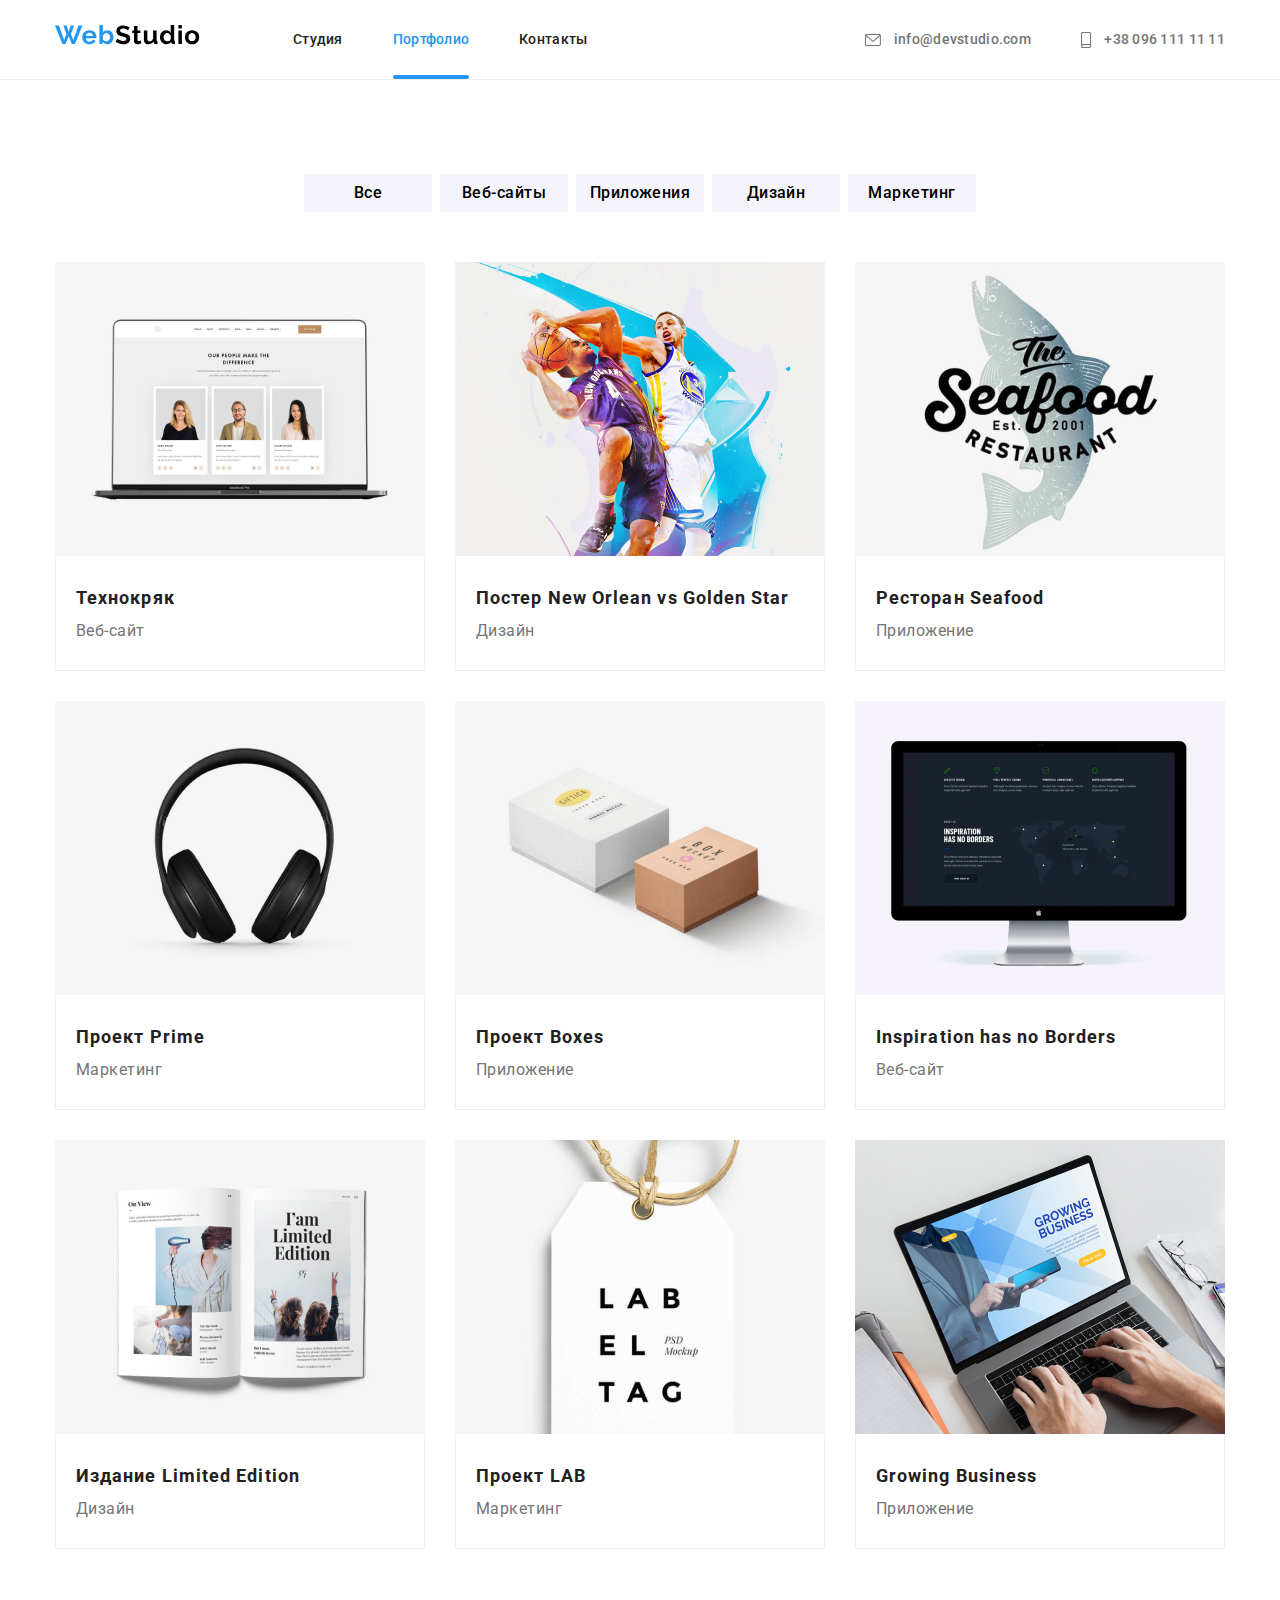
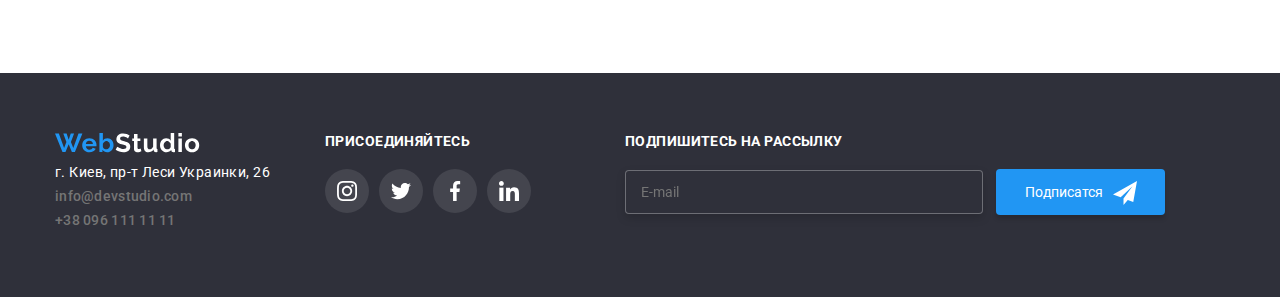
==== portfolio.html @ 9dcfc1a8 "pzdc" ====
<!DOCTYPE html>
<html lang="ru">
<head>
    <meta charset="UTF-8" />
    <meta name="viewport" content="width=device-width, initial-scale=1.0" />
    <title>Document</title>
    <link href="https://fonts.googleapis.com/css2?family=Roboto:wght@400;500;700;900&display=swap" rel="stylesheet">
    <link rel="stylesheet" href="./css/main.min.css">
</head>

<body>

    <header class="header">
        <div class="container">
        <nav class="main-nav">
            <a href="/"><img src="./images/WebStudio.svg" class="logo" alt="Логотип"></a>
            <ul class="list site-nav">
                <li><a href="./index.html" class="link">Студия</a></li>
                <li><a href="./portfolio.html" class="link current">Портфолио</a></li>
                <li><a href="#contacts" class="link">Контакты</a></li>
            </ul>
            <ul class="list site-address">
                <li><a href="mailto:info@devstudio.com" class="link-mail">
                    <svg class="mail-svg-n" width="16px" height="12px"><use href="./images/sprite.svg#envelope"></use></svg> info@devstudio.com</a></li>
                <li><a href="tel:+380961111111" class="link-tel">
                    <svg class="phone-svg-n"  width="10px" height="16px"><use href="./images/sprite.svg#smartphone"></use></svg> +38 096 111 11 11</a></li>
            </ul>
        </nav>
        </div>
    </header>

    <main>
        <section class="portfolio section">
        <div class="container">
            <h1 hidden>Наши работы</h1>
            <ul class="list btn-list">
                <li><button type="button" class="button-pf">Все</button></li>
                <li><button type="button" class="button-pf">Веб-сайты</button></li>
                <li><button type="button" class="button-pf">Приложения</button></li>
                <li><button type="button" class="button-pf">Дизайн</button></li>
                <li><button type="button" class="button-pf">Маркетинг</button></li>
            </ul>
            <ul class="list flex-container">
                <li class="flex-element">
                    <a href="" class="link-pf">
                <div class="img-wrap">
                    <img src="./images/tehnokrk.jpg" alt="" class="img-pf">
                    <div class="overlay">
                        <p class="overlay-paragraph">Технокряк это современная площадка распространения коронавируса. Компании используют эту платформу для цифрового шпионажа и атак на защищённые сервера конкурентов.</p>
                    </div>
                </div>
                    <div class="pf-text">                   
                    <h2 class="heading">Технокряк</h2>
                    <p class="paragraph-pf">Веб-сайт</p>
                    </div>
                    </a>
                </li>
                <li class="flex-element">
                    <a href="" class="link-pf">
                <div class="img-wrap">
                    <img src="./images/neworlean.jpg" alt="" class="img-pf">
                    <div class="overlay">
                        <p class="overlay-paragraph">Технокряк это современная площадка распространения коронавируса. Компании используют эту платформу для цифрового шпионажа и атак на защищённые сервера конкурентов.</p>
                    </div>
                </div>
                    <div class="pf-text">
                    <h2 class="heading">Постер New Orlean vs Golden Star</h2>
                    <p class="paragraph-pf">Дизайн</p>
                    </div>
                   
                    </a>
                </li>
                <li class="flex-element">
                    <a href="" class="link-pf">
                <div class="img-wrap">
                    <img src="./images/seafood.jpg" alt="" class="img-pf">
                    <div class="overlay">
                        <p class="overlay-paragraph">Технокряк это современная площадка распространения коронавируса. Компании используют эту платформу для цифрового шпионажа и атак на защищённые сервера конкурентов.</p>
                    </div>
                    </div>    
                    <div class="pf-text">
                    <h2 class="heading">Ресторан Seafood</h2>
                    <p class="paragraph-pf">Приложение</p>
                    </div>
                    
                    </a>
                </li>
                <li class="flex-element">
                    <a href="" class="link-pf">
                <div class="img-wrap">
                    <img src="./images/prime.jpg" alt="" class="img-pf">
                    <div class="overlay">
                        <p class="overlay-paragraph">Технокряк это современная площадка распространения коронавируса. Компании используют эту платформу для цифрового шпионажа и атак на защищённые сервера конкурентов.</p>
                    </div>
                    </div>    
                    <div class="pf-text">
                    <h2 class="heading">Проект Prime</h2>
                    <p class="paragraph-pf">Маркетинг</p>
                    </div>
                    
                    </a>
                </li>
                <li class="flex-element">
                    <a href="" class="link-pf">
                <div class="img-wrap">
                    <img src="./images/boxes.jpg" alt="" class="img-pf">
                 <div class="overlay">
                            <p class="overlay-paragraph">Технокряк это современная площадка распространения коронавируса. Компании используют эту платформу для цифрового шпионажа и атак на защищённые сервера конкурентов.</p>
                    </div>
                </div>
                    <div class="pf-text">
                    <h2 class="heading">Проект Boxes</h2>
                    <p class="paragraph-pf">Приложение</p>
                    </div>
                   
                    </a>
                </li>
                <li class="flex-element">
                    <a href="" class="link-pf">
                <div class="img-wrap">
                    <img src="./images/inspiration.jpg" alt="" class="img-pf">
                 <div class="overlay">
                            <p class="overlay-paragraph">Технокряк это современная площадка распространения коронавируса. Компании используют эту платформу для цифрового шпионажа и атак на защищённые сервера конкурентов.</p>
                    </div>
                </div> 
                    <div class="pf-text">
                    <h2 class="heading">Inspiration has no Borders</h2>
                    <p class="paragraph-pf">Веб-сайт</p>
                    </div>
                   
                    </a>
                </li>
                <li class="flex-element">
                    <a href="" class="link-pf">
                <div class="img-wrap">
                    <img src="./images/LE.jpg" alt="" class="img-pf">
                    <div class="overlay">
                        <p class="overlay-paragraph">Технокряк это современная площадка распространения коронавируса. Компании используют эту платформу для цифрового шпионажа и атак на защищённые сервера конкурентов.</p>
                    </div>
                    </div>    
                    <div class="pf-text">
                    <h2 class="heading">Издание Limited Edition</h2>
                    <p class="paragraph-pf">Дизайн</p>
                    </div>
                    
                    </a>
                </li>
                <li class="flex-element">
                    <a href="" class="link-pf">
                <div class="img-wrap">
                    <img src="./images/lab.jpg" alt="" class="img-pf">
                    <div class="overlay">
                        <p class="overlay-paragraph">Технокряк это современная площадка распространения коронавируса. Компании используют эту платформу для цифрового шпионажа и атак на защищённые сервера конкурентов.</p>
                    </div>
                    </div>    
                    <div class="pf-text">
                    <h2 class="heading">Проект LAB</h2>
                    <p class="paragraph-pf">Маркетинг</p>
                    </div>
                    
                    </a>
                </li>
                <li class="flex-element">
                    <a href="" class="link-pf">
                <div class="img-wrap">
                    <img src="./images/business.jpg" alt="" class="img-pf">
                 <div class="overlay">
                            <p class="overlay-paragraph">Технокряк это современная площадка распространения коронавируса. Компании используют эту платформу для цифрового шпионажа и атак на защищённые сервера конкурентов.</p>
                    </div> 
                </div>
                    <div class="pf-text">
                    <h2 class="heading">Growing Business</h2>
                    <p class="paragraph-pf">Приложение</p>
                    </div>
                   
                    </a>
                </li>
            </ul>
        </div>
        </section>
    </main>
    <footer>
        <div class="container footer-container">
            <div class="foo-box">
            <address>
                <ul class="list">
                <li><a href="/"><img src="./images/WebStudio2.svg" alt="Логотип"></a></li>
                <li><p class="footerp">г. Киев, пр-т Леси Украинки, 26</p></li>
                <li><a href="mailto:info@devstudio.com" class="link-mail">info@devstudio.com</a></li>
                <li><a href="tel:+380961111111" class="link-tel">+38 096 111 11 11</a></li>
                </ul>
            </address>
            </div>
            <div class="foo-box">
                <h3 class="podpis">присоединяйтесь</h3>
            <ul class="join-list">
                <li class="social-element"><a href="https://www.instagram.com/?hl=ru" target="_blank" class="social-link">
                    <svg class="svg-team">
                    <use href="./images/sprite.svg#instagram"></use></svg></a></li>
                <li class="social-element"><a href="https://twitter.com/explore" target="_blank" class="social-link">
                    <svg class="svg-team">
                    <use href="./images/sprite.svg#twitter"></use></svg></a></li>
                <li class="social-element"><a href="https://www.facebook.com/campaign/landing.php?campaign_id=1600506868&extra_1=s%7Cc%7C303839676198%7Ce%7Cfacebook%7C&placement=&creative=303839676198&keyword=facebook&partner_id=googlesem&extra_2=campaignid%3D1600506868%26adgroupid%3D60825658456%26matchtype%3De%26network%3Dg%26source%3Dnotmobile%26search_or_content%3Ds%26device%3Dc%26devicemodel%3D%26adposition%3D%26target%3D%26targetid%3Dkwd-541132862%26loc_physical_ms%3D9061020%26loc_interest_ms%3D%26feeditemid%3D%26param1%3D%26param2%3D&gclid=CjwKCAjwjLD4BRAiEiwAg5NBFtguiMSLvXgGRlx7NWDnHO7qBOjqMM1xP7AW2_6qaOmT_vZ8aqdPcxoCaqUQAvD_BwE" target="_blank" class="social-link">
                    <svg class="svg-team">
                    <use href="./images/sprite.svg#facebook"></use></svg></a></li>
                <li class="social-element"><a href="" target="_blank" class="social-link">
                    <svg class="svg-team">
                    <use href="./images/sprite.svg#linkedin"></use></svg>
                </a></li>
            </ul>
            </div>
            <div class="podpis-div">
                <h3 class="podpis">Подпишитесь на рассылку</h3>
                <form>
                    <label class="podpis-label" for=""></label>
                    <input class="podpis-input" type="email" name="" id="" placeholder="E-mail">
                    <button type="submit" class="podpisatsa">Подписатся <svg class="podpis-icon" width="24px" height="24px"><use href="./images/sprite.svg#podpisatsa"></use></svg></button>
                </form>
            </div>
        </div>
    </footer>
</body>

</html>
---- css/main.min.css ----
/*! normalize.css v8.0.1 | MIT License | github.com/necolas/normalize.css */html{line-height:1.15;-webkit-text-size-adjust:100%}body{margin:0}main{display:block}h1{font-size:2em;margin:0.67em 0}hr{box-sizing:content-box;height:0;overflow:visible}pre{font-family:monospace, monospace;font-size:1em}a{background-color:transparent}abbr[title]{border-bottom:none;text-decoration:underline;text-decoration:underline dotted}b,strong{font-weight:bolder}code,kbd,samp{font-family:monospace, monospace;font-size:1em}small{font-size:80%}sub,sup{font-size:75%;line-height:0;position:relative;vertical-align:baseline}sub{bottom:-0.25em}sup{top:-0.5em}img{border-style:none}button,input,optgroup,select,textarea{font-family:inherit;font-size:100%;line-height:1.15;margin:0}button,input{overflow:visible}button,select{text-transform:none}button,[type="button"],[type="reset"],[type="submit"]{-webkit-appearance:button}button::-moz-focus-inner,[type="button"]::-moz-focus-inner,[type="reset"]::-moz-focus-inner,[type="submit"]::-moz-focus-inner{border-style:none;padding:0}button:-moz-focusring,[type="button"]:-moz-focusring,[type="reset"]:-moz-focusring,[type="submit"]:-moz-focusring{outline:1px dotted ButtonText}fieldset{padding:0.35em 0.75em 0.625em}legend{box-sizing:border-box;color:inherit;display:table;max-width:100%;padding:0;white-space:normal}progress{vertical-align:baseline}textarea{overflow:auto}[type="checkbox"],[type="radio"]{box-sizing:border-box;padding:0}[type="number"]::-webkit-inner-spin-button,[type="number"]::-webkit-outer-spin-button{height:auto}[type="search"]{-webkit-appearance:textfield;outline-offset:-2px}[type="search"]::-webkit-search-decoration{-webkit-appearance:none}::-webkit-file-upload-button{-webkit-appearance:button;font:inherit}details{display:block}summary{display:list-item}template{display:none}[hidden]{display:none}html{box-sizing:border-box}*,*::before,*::after{box-sizing:inherit}h1,h2,h3,p{margin:0}body{background-color:#fff;color:#757575;font-family:"Roboto", sans-serif;font-size:14px;line-height:24px;letter-spacing:0.03em;margin:0;padding-top:80px}ul{list-style:none;margin:0;padding:0}.section{padding-top:94px;padding-bottom:94px}.section-title{margin-bottom:50px;margin-top:0;font-family:Roboto;font-weight:bold;font-size:36px;line-height:42px;text-align:center;letter-spacing:0.03em;color:#212121}.container{width:480px;padding-left:15px;padding-right:15px;margin-left:auto;margin-right:auto}@media screen and (min-width: 768px){.container{width:768px;padding-left:15px;padding-right:15px;margin-left:auto;margin-right:auto}}@media screen and (min-width: 1200px){.container{width:1200px;padding-left:15px;padding-right:15px;margin-left:auto;margin-right:auto}}.header{position:fixed;width:100%;min-height:80px;top:0;left:0;background-color:#fff;border-bottom:1px solid #EEEEEE;z-index:1}.site-nav{display:flex;margin-left:93px}.site-nav li{margin-right:50px}.site-nav li:last-child{margin-right:0}.site-address{display:flex;margin-left:auto}.site-address li:not(:last-child){margin-right:50px}.site-nav li .current{position:relative}.site-nav li .current::after{position:absolute;content:"";width:100%;height:4px;background-color:#2196F3;top:44px;left:0;border-radius:2px}.mail-svg-n,.phone-svg-n{fill:currentColor;margin-right:10px;vertical-align:middle}.site-nav .link{color:#212121;text-decoration:none;font-family:Roboto;font-style:normal;font-weight:500;font-size:14px;line-height:16px;letter-spacing:0.02em;transition:250ms cubic-bezier(0.4, 0, 0.2, 1)}.site-nav .link:hover,.site-nav .link:focus{color:#2196F3}.site-nav .link.current{color:#2196F3}.container .main-nav{display:flex;align-items:center;padding-top:25px;padding-bottom:25px}.link-mail,.link-tel{position:relative;font-family:'Roboto';font-style:normal;font-weight:500;font-size:14px;line-height:16px;letter-spacing:0.02em;text-decoration:none;transition:250ms cubic-bezier(0.4, 0, 0.2, 1);color:#757575}.link-mail:hover,.link-mail:focus,.link-tel:hover,.link-tel:focus{color:#2196F3}.hero{text-align:center;padding-bottom:200px;padding-top:200px;background-image:linear-gradient(rgba(47,48,58,0.4), rgba(47,48,58,0.4)),url(../images/hero.jpg)}.hero-title{margin:0;padding-bottom:30px;font-family:'Roboto';font-weight:900;font-size:44px;line-height:60px;text-align:center;letter-spacing:0.06em;text-transform:uppercase;color:#FFFFFF}.button.primary{display:inline-block;color:#fff;background-color:#2196F3;border-color:transparent;font-weight:700;font-size:16px;line-height:1.87;padding:10px 32px;text-decoration:none;border-radius:4px}.button{background-color:#2196F3;color:#fff;font-size:24px;padding:10px 32px;display:inline-block;border:1px solid transparent;transition:250ms cubic-bezier(0.4, 0, 0.2, 1)}button{border:none}.function-list{display:flex}.function-list .fnc-li:not(:last-child){margin-right:30px}.fnc-li{box-shadow:0px 1px 3px rgba(0,0,0,0.12),0px 1px 1px rgba(0,0,0,0.14),0px 2px 1px rgba(0,0,0,0.2);width:270px}.function-list .fnc-list{width:270px}.function-list .fnc-list:not(:last-child){margin-right:30px}.section-function{font-family:Roboto;font-weight:bold;font-size:14px;line-height:16px;letter-spacing:0.03em;text-transform:uppercase;margin-top:0;margin-bottom:10px;color:#212121}.function-items{margin-top:0;margin-bottom:0}.fnc-list div{justify-content:center;align-items:center;width:100%;height:120px;background:#F5F4FA;display:flex;border-radius:3px;margin-bottom:30px}.overlay-whatwedo{display:block;position:absolute;bottom:0;width:100%;height:70px;background-color:rgba(47,48,58,0.8)}.whatwedo{display:block;text-align:center;padding-top:27px;padding-bottom:27px;font-family:Roboto;font-style:normal;font-weight:bold;font-size:14px;line-height:16px;text-align:center;letter-spacing:0.03em;text-transform:uppercase;color:#FFFFFF}.work-li{position:relative;width:370px}.work-li:not(:last-child){margin-right:30px}.work-li img{display:block;max-width:100%;height:auto}.whatwedo{text-transform:uppercase;margin:0}.section-item{font-family:Roboto;font-weight:500;font-size:16px;line-height:19px;letter-spacing:0.03em;padding-top:30px;color:#212121}.link-team{text-decoration:none}.social-element a{background:rgba(255,255,255,0.1);transition:250ms cubic-bezier(0.4, 0, 0.2, 1)}.social-list{display:flex;justify-content:center;margin-bottom:24px}.social-list .social-element:not(:last-child){margin-right:10px}.social-link{border-radius:50%;width:44px;height:44px;display:flex;justify-content:center;align-items:center;transition:250ms cubic-bezier(0.4, 0, 0.2, 1)}.social-link:hover{background-color:#2196F3}.social-link:hover .svg-team{fill:#FFFFFF}.svg-team{fill:#AFB1B8;width:20px;height:20px;transition:250ms cubic-bezier(0.4, 0, 0.2, 1)}.fnc-li h3,.fnc-li p{text-align:center}.fnc-li p{margin-bottom:16px}.client-list{display:flex;justify-content:space-between}.client-svg{width:170px;height:90px;display:flex;justify-content:center;align-items:center;border:1px solid #AFB1B8;border-radius:4px;transition:250ms cubic-bezier(0.4, 0, 0.2, 1)}.client-list .client-svg:hover,.client-list .client-svg:focus{border:1px solid #2196F3}.svg-client{fill:#AFB1B8;transition:250ms cubic-bezier(0.4, 0, 0.2, 1)}.client-svg:hover .svg-client{fill:#2196F3}footer{padding-top:60px;padding-bottom:60px;background:#2F303A}.footerp{font-family:Roboto;font-style:normal;font-weight:normal;font-size:14px;line-height:24px;letter-spacing:0.03em;color:#FFFFFF}.foo-box h3{color:#FFFFFF}.footer-container{display:flex}.foo-box{width:270px}.podpisatsa{padding-top:15px;padding-bottom:15px;padding-right:62px;padding-left:29px;margin-left:10px;background:#2196F3;box-shadow:0px 4px 4px rgba(0,0,0,0.15);border-radius:4px;color:#FFFFFF;position:relative}.podpis-icon{position:absolute;top:12px;right:28px}.podpis{font-family:Roboto;font-style:normal;font-weight:bold;font-size:14px;line-height:16px;letter-spacing:0.03em;text-transform:uppercase;margin-bottom:20px;color:#FFFFFF}.podpis-input{padding-top:13px;padding-bottom:13px;padding-left:15px;width:358px;background:#2F303A;color:#FFFFFF;outline:none;border:1px solid rgba(255,255,255,0.3);box-sizing:border-box;filter:drop-shadow(0px 4px 4px rgba(0,0,0,0.15));border-radius:4px}.podpis-div{margin-right:12px;margin-left:30px}.link-mail,.link-tel{position:relative;font-family:'Roboto';font-style:normal;font-weight:500;font-size:14px;line-height:16px;letter-spacing:0.02em;text-decoration:none;transition:250ms cubic-bezier(0.4, 0, 0.2, 1);color:#757575}.link-mail:hover,.link-mail:focus,.link-tel:hover,.link-tel:focus{color:#2196F3}.join-list .social-element:not(:last-child){margin-right:10px}.join-list .svg-team{fill:#FFFFFF}.join-list{display:flex;margin-bottom:24px}.backdrop{position:fixed;top:0;left:0;width:100%;height:100%;background:rgba(0,0,0,0.2);z-index:2}.backdrop.is-hidden{opacity:0;visibility:hidden;pointer-events:none}.modal{position:absolute;top:50%;left:50%;transform:translate(-50%, -50%);width:528px;padding:40px;background-color:#fff}.form-wraper-close{display:flex;justify-content:center;align-items:center;position:absolute;top:8px;right:8px;width:30px;height:30px;border-radius:50%;background-color:transparent;border:1px solid rgba(33,33,33,0.2);cursor:pointer}.form-wraper-close:hover{color:#188CE8}.krestik-svg{fill:currentColor;width:10px;height:10px}.label,.input,textarea{display:block;box-sizing:border-box}.input,textarea{border:1px solid rgba(33,33,33,0.2);border-radius:4px;width:100%}textarea{resize:none;width:448px;height:120px}.form-field{margin-bottom:10px;position:relative}.form-field:hover .input,.form-field:focus-within .input{border-color:#2196F3;outline:none}.form-field:hover .svg-form,.form-field:focus-within .svg-form{fill:#2196F3}.form-field:hover textarea,.form-field:focus-within textarea{border-color:#2196F3;outline:none}.form-field label{margin-bottom:5px}.form-field input{position:relative;border-radius:4px;padding:12px 12px 12px 30px}.form-heading{text-align:center;font-size:20px;margin-bottom:12px;color:#212121}.agreement{display:flex;align-items:center;justify-content:center;margin-bottom:20px}.checkbox{margin-right:7px}.form-link{color:#188CE8}.button-form{padding-top:15px;padding-bottom:15px;padding-right:55px;padding-left:55px;background-color:#188CE8;box-shadow:0px 4px 4px rgba(0,0,0,0.15);color:#FFFFFF;border-radius:4px;display:block;margin:0 auto}.name-svg,.mail-svg,.phone-svg{position:absolute;fill:currentColor;top:13px;z-index:2;left:12px;fill:#212121}.name-svg{width:12px;height:12px}.phone-svg{width:13px;height:13px}.mail-svg{width:15px;height:12px}.frm{margin-left:25px}.portfolio{padding-top:94px}.overlay{position:absolute;width:100%;height:100%;top:100%;left:0;opacity:0;visibility:hidden;transition:250ms cubic-bezier(0.4, 0, 0.2, 1);background:rgba(33,150,243,0.9)}.overlay-paragraph{display:flex;color:#FFFFFF;font-family:Roboto;font-style:normal;font-weight:normal;font-size:18px;line-height:28px;padding-left:24px;padding-right:24px;padding-top:63px;padding-bottom:63px;margin:0;letter-spacing:0.03em}.link-pf{display:block;text-decoration:none;transition:250ms cubic-bezier(0.4, 0, 0.2, 1)}.link-pf:hover{box-shadow:0px 1px 1px rgba(0,0,0,0.12),0px 4px 4px rgba(0,0,0,0.06),1px 4px 6px rgba(0,0,0,0.16)}.link-pf:hover .overlay{opacity:1;visibility:visible}.paragraph-pf{font-family:Roboto;font-style:normal;font-weight:normal;font-size:16px;line-height:30px;margin:0 auto;letter-spacing:0.03em;color:#757575}.button-pf{font-family:"Roboto";font-style:normal;font-weight:500;font-size:16px;line-height:26px;text-align:center;letter-spacing:0.03em;width:128px;height:38px;left:576px;top:174px;transition:250ms cubic-bezier(0.4, 0, 0.2, 1);background:#F5F4FA;border-radius:4px}.button-pf:hover,.button-pf:focus{color:#FFFFFF;background:#2196F3}.img-pf{display:block}.flex-element{position:relative}.pf-text{padding:24px 20px}.pf-text{border:1px solid #EEEEEE;border-top:0}.flex-container{display:flex;flex-wrap:wrap;justify-content:space-between}.flex-element{width:370px;margin-bottom:30px;box-sizing:border-box;transition:250ms cubic-bezier(0.4, 0, 0.2, 1)}.flex-element img{width:100%;height:100%}.flex-element:hover .overlay{top:0}.heading{font-family:'Roboto';font-style:normal;font-weight:bold;font-size:18px;line-height:36px;margin:0 auto;letter-spacing:0.06em;color:#212121}.btn-list{display:flex;justify-content:center;margin:0 auto;margin-bottom:50px}.btn-list li:not(:last-child){margin-right:8px}.img-wrap{position:relative;overflow:hidden}
/*# sourceMappingURL=main.min.css.map */
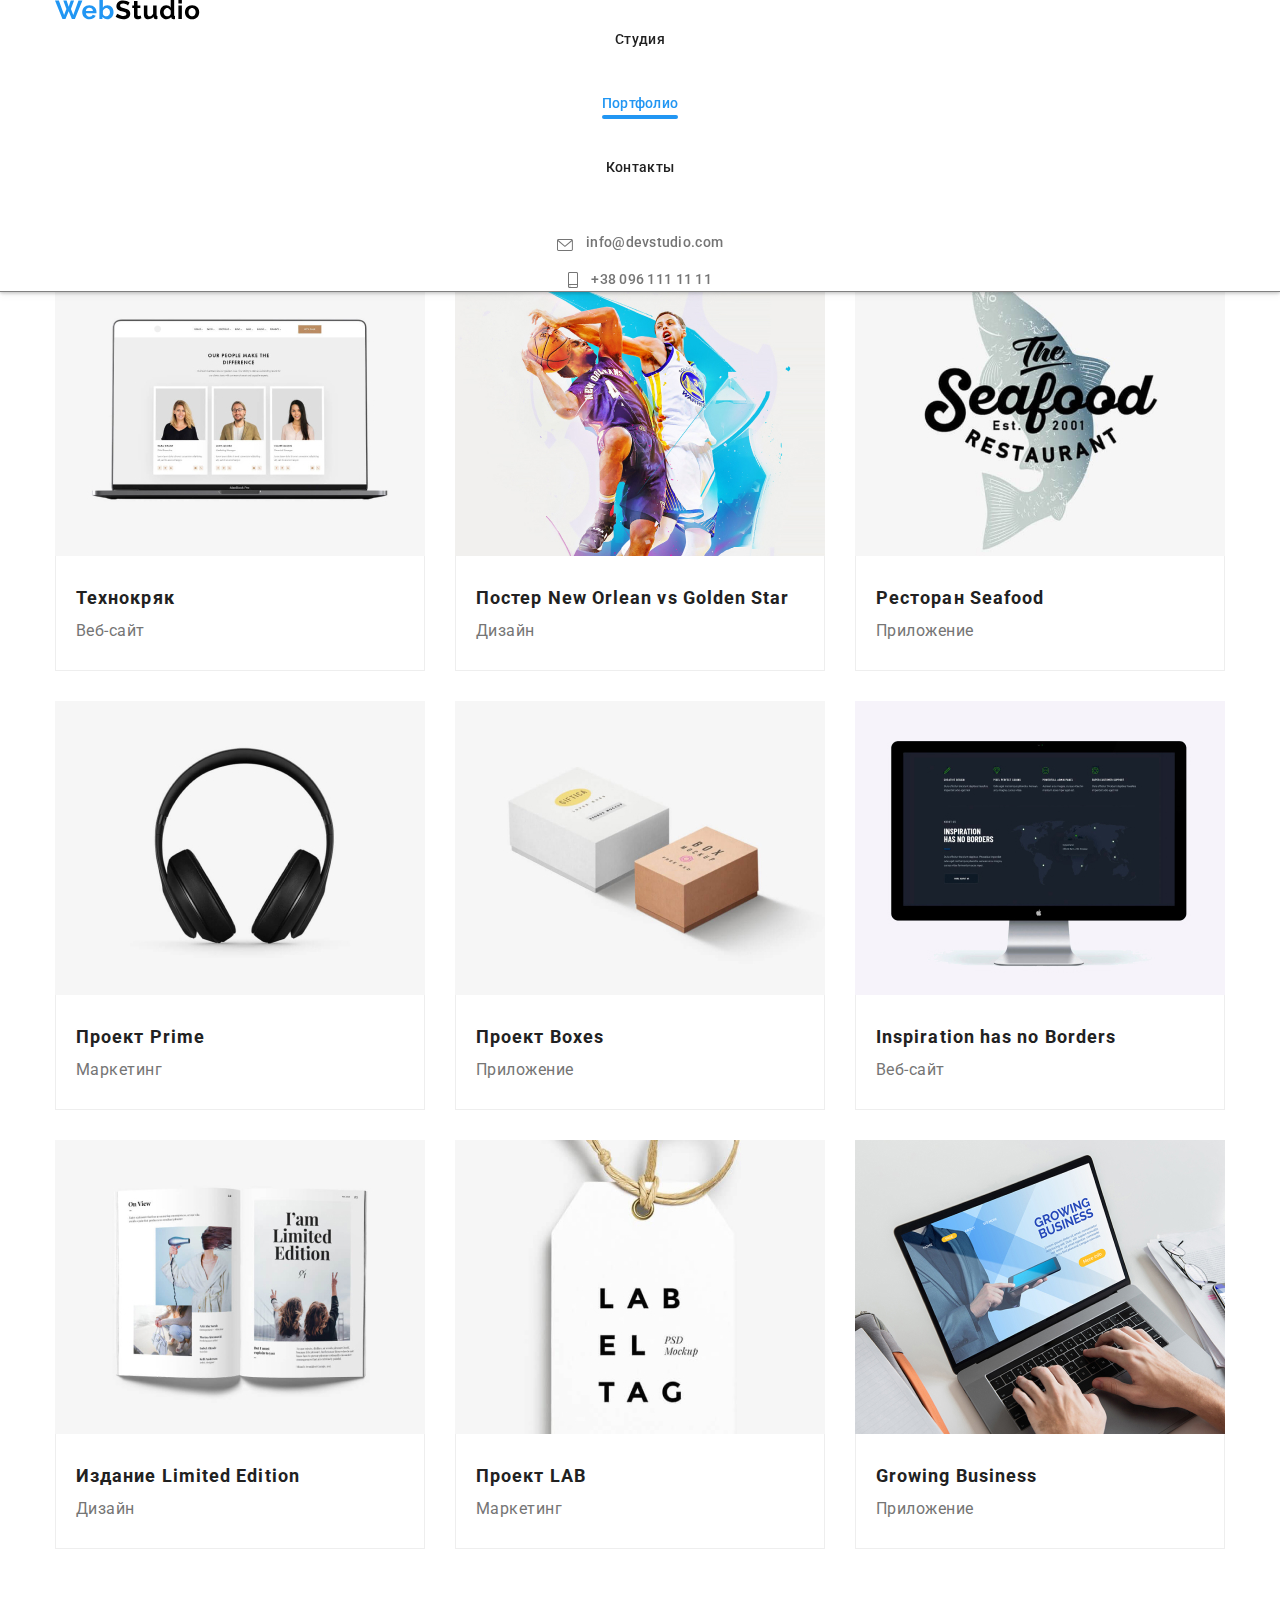
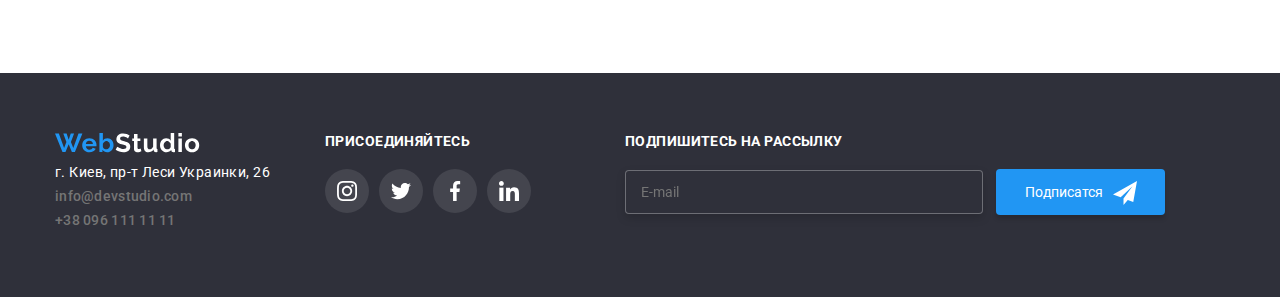
==== commit eae36ad0: "burger in progress" ====
--- a/portfolio.html
+++ b/portfolio.html
@@ -219,6 +219,7 @@
             </div>
         </div>
     </footer>
+    <script src="./js/menu.js"></script>
 </body>
 
 </html>--- a/css/main.min.css
+++ b/css/main.min.css
@@ -1,2 +1,2 @@
-/*! normalize.css v8.0.1 | MIT License | github.com/necolas/normalize.css */html{line-height:1.15;-webkit-text-size-adjust:100%}body{margin:0}main{display:block}h1{font-size:2em;margin:0.67em 0}hr{box-sizing:content-box;height:0;overflow:visible}pre{font-family:monospace, monospace;font-size:1em}a{background-color:transparent}abbr[title]{border-bottom:none;text-decoration:underline;text-decoration:underline dotted}b,strong{font-weight:bolder}code,kbd,samp{font-family:monospace, monospace;font-size:1em}small{font-size:80%}sub,sup{font-size:75%;line-height:0;position:relative;vertical-align:baseline}sub{bottom:-0.25em}sup{top:-0.5em}img{border-style:none}button,input,optgroup,select,textarea{font-family:inherit;font-size:100%;line-height:1.15;margin:0}button,input{overflow:visible}button,select{text-transform:none}button,[type="button"],[type="reset"],[type="submit"]{-webkit-appearance:button}button::-moz-focus-inner,[type="button"]::-moz-focus-inner,[type="reset"]::-moz-focus-inner,[type="submit"]::-moz-focus-inner{border-style:none;padding:0}button:-moz-focusring,[type="button"]:-moz-focusring,[type="reset"]:-moz-focusring,[type="submit"]:-moz-focusring{outline:1px dotted ButtonText}fieldset{padding:0.35em 0.75em 0.625em}legend{box-sizing:border-box;color:inherit;display:table;max-width:100%;padding:0;white-space:normal}progress{vertical-align:baseline}textarea{overflow:auto}[type="checkbox"],[type="radio"]{box-sizing:border-box;padding:0}[type="number"]::-webkit-inner-spin-button,[type="number"]::-webkit-outer-spin-button{height:auto}[type="search"]{-webkit-appearance:textfield;outline-offset:-2px}[type="search"]::-webkit-search-decoration{-webkit-appearance:none}::-webkit-file-upload-button{-webkit-appearance:button;font:inherit}details{display:block}summary{display:list-item}template{display:none}[hidden]{display:none}html{box-sizing:border-box}*,*::before,*::after{box-sizing:inherit}h1,h2,h3,p{margin:0}body{background-color:#fff;color:#757575;font-family:"Roboto", sans-serif;font-size:14px;line-height:24px;letter-spacing:0.03em;margin:0;padding-top:80px}ul{list-style:none;margin:0;padding:0}.section{padding-top:94px;padding-bottom:94px}.section-title{margin-bottom:50px;margin-top:0;font-family:Roboto;font-weight:bold;font-size:36px;line-height:42px;text-align:center;letter-spacing:0.03em;color:#212121}.container{width:480px;padding-left:15px;padding-right:15px;margin-left:auto;margin-right:auto}@media screen and (min-width: 768px){.container{width:768px;padding-left:15px;padding-right:15px;margin-left:auto;margin-right:auto}}@media screen and (min-width: 1200px){.container{width:1200px;padding-left:15px;padding-right:15px;margin-left:auto;margin-right:auto}}.header{position:fixed;width:100%;min-height:80px;top:0;left:0;background-color:#fff;border-bottom:1px solid #EEEEEE;z-index:1}.site-nav{display:flex;margin-left:93px}.site-nav li{margin-right:50px}.site-nav li:last-child{margin-right:0}.site-address{display:flex;margin-left:auto}.site-address li:not(:last-child){margin-right:50px}.site-nav li .current{position:relative}.site-nav li .current::after{position:absolute;content:"";width:100%;height:4px;background-color:#2196F3;top:44px;left:0;border-radius:2px}.mail-svg-n,.phone-svg-n{fill:currentColor;margin-right:10px;vertical-align:middle}.site-nav .link{color:#212121;text-decoration:none;font-family:Roboto;font-style:normal;font-weight:500;font-size:14px;line-height:16px;letter-spacing:0.02em;transition:250ms cubic-bezier(0.4, 0, 0.2, 1)}.site-nav .link:hover,.site-nav .link:focus{color:#2196F3}.site-nav .link.current{color:#2196F3}.container .main-nav{display:flex;align-items:center;padding-top:25px;padding-bottom:25px}.link-mail,.link-tel{position:relative;font-family:'Roboto';font-style:normal;font-weight:500;font-size:14px;line-height:16px;letter-spacing:0.02em;text-decoration:none;transition:250ms cubic-bezier(0.4, 0, 0.2, 1);color:#757575}.link-mail:hover,.link-mail:focus,.link-tel:hover,.link-tel:focus{color:#2196F3}.hero{text-align:center;padding-bottom:200px;padding-top:200px;background-image:linear-gradient(rgba(47,48,58,0.4), rgba(47,48,58,0.4)),url(../images/hero.jpg)}.hero-title{margin:0;padding-bottom:30px;font-family:'Roboto';font-weight:900;font-size:44px;line-height:60px;text-align:center;letter-spacing:0.06em;text-transform:uppercase;color:#FFFFFF}.button.primary{display:inline-block;color:#fff;background-color:#2196F3;border-color:transparent;font-weight:700;font-size:16px;line-height:1.87;padding:10px 32px;text-decoration:none;border-radius:4px}.button{background-color:#2196F3;color:#fff;font-size:24px;padding:10px 32px;display:inline-block;border:1px solid transparent;transition:250ms cubic-bezier(0.4, 0, 0.2, 1)}button{border:none}.function-list{display:flex}.function-list .fnc-li:not(:last-child){margin-right:30px}.fnc-li{box-shadow:0px 1px 3px rgba(0,0,0,0.12),0px 1px 1px rgba(0,0,0,0.14),0px 2px 1px rgba(0,0,0,0.2);width:270px}.function-list .fnc-list{width:270px}.function-list .fnc-list:not(:last-child){margin-right:30px}.section-function{font-family:Roboto;font-weight:bold;font-size:14px;line-height:16px;letter-spacing:0.03em;text-transform:uppercase;margin-top:0;margin-bottom:10px;color:#212121}.function-items{margin-top:0;margin-bottom:0}.fnc-list div{justify-content:center;align-items:center;width:100%;height:120px;background:#F5F4FA;display:flex;border-radius:3px;margin-bottom:30px}.overlay-whatwedo{display:block;position:absolute;bottom:0;width:100%;height:70px;background-color:rgba(47,48,58,0.8)}.whatwedo{display:block;text-align:center;padding-top:27px;padding-bottom:27px;font-family:Roboto;font-style:normal;font-weight:bold;font-size:14px;line-height:16px;text-align:center;letter-spacing:0.03em;text-transform:uppercase;color:#FFFFFF}.work-li{position:relative;width:370px}.work-li:not(:last-child){margin-right:30px}.work-li img{display:block;max-width:100%;height:auto}.whatwedo{text-transform:uppercase;margin:0}.section-item{font-family:Roboto;font-weight:500;font-size:16px;line-height:19px;letter-spacing:0.03em;padding-top:30px;color:#212121}.link-team{text-decoration:none}.social-element a{background:rgba(255,255,255,0.1);transition:250ms cubic-bezier(0.4, 0, 0.2, 1)}.social-list{display:flex;justify-content:center;margin-bottom:24px}.social-list .social-element:not(:last-child){margin-right:10px}.social-link{border-radius:50%;width:44px;height:44px;display:flex;justify-content:center;align-items:center;transition:250ms cubic-bezier(0.4, 0, 0.2, 1)}.social-link:hover{background-color:#2196F3}.social-link:hover .svg-team{fill:#FFFFFF}.svg-team{fill:#AFB1B8;width:20px;height:20px;transition:250ms cubic-bezier(0.4, 0, 0.2, 1)}.fnc-li h3,.fnc-li p{text-align:center}.fnc-li p{margin-bottom:16px}.client-list{display:flex;justify-content:space-between}.client-svg{width:170px;height:90px;display:flex;justify-content:center;align-items:center;border:1px solid #AFB1B8;border-radius:4px;transition:250ms cubic-bezier(0.4, 0, 0.2, 1)}.client-list .client-svg:hover,.client-list .client-svg:focus{border:1px solid #2196F3}.svg-client{fill:#AFB1B8;transition:250ms cubic-bezier(0.4, 0, 0.2, 1)}.client-svg:hover .svg-client{fill:#2196F3}footer{padding-top:60px;padding-bottom:60px;background:#2F303A}.footerp{font-family:Roboto;font-style:normal;font-weight:normal;font-size:14px;line-height:24px;letter-spacing:0.03em;color:#FFFFFF}.foo-box h3{color:#FFFFFF}.footer-container{display:flex}.foo-box{width:270px}.podpisatsa{padding-top:15px;padding-bottom:15px;padding-right:62px;padding-left:29px;margin-left:10px;background:#2196F3;box-shadow:0px 4px 4px rgba(0,0,0,0.15);border-radius:4px;color:#FFFFFF;position:relative}.podpis-icon{position:absolute;top:12px;right:28px}.podpis{font-family:Roboto;font-style:normal;font-weight:bold;font-size:14px;line-height:16px;letter-spacing:0.03em;text-transform:uppercase;margin-bottom:20px;color:#FFFFFF}.podpis-input{padding-top:13px;padding-bottom:13px;padding-left:15px;width:358px;background:#2F303A;color:#FFFFFF;outline:none;border:1px solid rgba(255,255,255,0.3);box-sizing:border-box;filter:drop-shadow(0px 4px 4px rgba(0,0,0,0.15));border-radius:4px}.podpis-div{margin-right:12px;margin-left:30px}.link-mail,.link-tel{position:relative;font-family:'Roboto';font-style:normal;font-weight:500;font-size:14px;line-height:16px;letter-spacing:0.02em;text-decoration:none;transition:250ms cubic-bezier(0.4, 0, 0.2, 1);color:#757575}.link-mail:hover,.link-mail:focus,.link-tel:hover,.link-tel:focus{color:#2196F3}.join-list .social-element:not(:last-child){margin-right:10px}.join-list .svg-team{fill:#FFFFFF}.join-list{display:flex;margin-bottom:24px}.backdrop{position:fixed;top:0;left:0;width:100%;height:100%;background:rgba(0,0,0,0.2);z-index:2}.backdrop.is-hidden{opacity:0;visibility:hidden;pointer-events:none}.modal{position:absolute;top:50%;left:50%;transform:translate(-50%, -50%);width:528px;padding:40px;background-color:#fff}.form-wraper-close{display:flex;justify-content:center;align-items:center;position:absolute;top:8px;right:8px;width:30px;height:30px;border-radius:50%;background-color:transparent;border:1px solid rgba(33,33,33,0.2);cursor:pointer}.form-wraper-close:hover{color:#188CE8}.krestik-svg{fill:currentColor;width:10px;height:10px}.label,.input,textarea{display:block;box-sizing:border-box}.input,textarea{border:1px solid rgba(33,33,33,0.2);border-radius:4px;width:100%}textarea{resize:none;width:448px;height:120px}.form-field{margin-bottom:10px;position:relative}.form-field:hover .input,.form-field:focus-within .input{border-color:#2196F3;outline:none}.form-field:hover .svg-form,.form-field:focus-within .svg-form{fill:#2196F3}.form-field:hover textarea,.form-field:focus-within textarea{border-color:#2196F3;outline:none}.form-field label{margin-bottom:5px}.form-field input{position:relative;border-radius:4px;padding:12px 12px 12px 30px}.form-heading{text-align:center;font-size:20px;margin-bottom:12px;color:#212121}.agreement{display:flex;align-items:center;justify-content:center;margin-bottom:20px}.checkbox{margin-right:7px}.form-link{color:#188CE8}.button-form{padding-top:15px;padding-bottom:15px;padding-right:55px;padding-left:55px;background-color:#188CE8;box-shadow:0px 4px 4px rgba(0,0,0,0.15);color:#FFFFFF;border-radius:4px;display:block;margin:0 auto}.name-svg,.mail-svg,.phone-svg{position:absolute;fill:currentColor;top:13px;z-index:2;left:12px;fill:#212121}.name-svg{width:12px;height:12px}.phone-svg{width:13px;height:13px}.mail-svg{width:15px;height:12px}.frm{margin-left:25px}.portfolio{padding-top:94px}.overlay{position:absolute;width:100%;height:100%;top:100%;left:0;opacity:0;visibility:hidden;transition:250ms cubic-bezier(0.4, 0, 0.2, 1);background:rgba(33,150,243,0.9)}.overlay-paragraph{display:flex;color:#FFFFFF;font-family:Roboto;font-style:normal;font-weight:normal;font-size:18px;line-height:28px;padding-left:24px;padding-right:24px;padding-top:63px;padding-bottom:63px;margin:0;letter-spacing:0.03em}.link-pf{display:block;text-decoration:none;transition:250ms cubic-bezier(0.4, 0, 0.2, 1)}.link-pf:hover{box-shadow:0px 1px 1px rgba(0,0,0,0.12),0px 4px 4px rgba(0,0,0,0.06),1px 4px 6px rgba(0,0,0,0.16)}.link-pf:hover .overlay{opacity:1;visibility:visible}.paragraph-pf{font-family:Roboto;font-style:normal;font-weight:normal;font-size:16px;line-height:30px;margin:0 auto;letter-spacing:0.03em;color:#757575}.button-pf{font-family:"Roboto";font-style:normal;font-weight:500;font-size:16px;line-height:26px;text-align:center;letter-spacing:0.03em;width:128px;height:38px;left:576px;top:174px;transition:250ms cubic-bezier(0.4, 0, 0.2, 1);background:#F5F4FA;border-radius:4px}.button-pf:hover,.button-pf:focus{color:#FFFFFF;background:#2196F3}.img-pf{display:block}.flex-element{position:relative}.pf-text{padding:24px 20px}.pf-text{border:1px solid #EEEEEE;border-top:0}.flex-container{display:flex;flex-wrap:wrap;justify-content:space-between}.flex-element{width:370px;margin-bottom:30px;box-sizing:border-box;transition:250ms cubic-bezier(0.4, 0, 0.2, 1)}.flex-element img{width:100%;height:100%}.flex-element:hover .overlay{top:0}.heading{font-family:'Roboto';font-style:normal;font-weight:bold;font-size:18px;line-height:36px;margin:0 auto;letter-spacing:0.06em;color:#212121}.btn-list{display:flex;justify-content:center;margin:0 auto;margin-bottom:50px}.btn-list li:not(:last-child){margin-right:8px}.img-wrap{position:relative;overflow:hidden}
+/*! normalize.css v8.0.1 | MIT License | github.com/necolas/normalize.css */html{line-height:1.15;-webkit-text-size-adjust:100%}body{margin:0}main{display:block}h1{font-size:2em;margin:0.67em 0}hr{box-sizing:content-box;height:0;overflow:visible}pre{font-family:monospace, monospace;font-size:1em}a{background-color:transparent}abbr[title]{border-bottom:none;text-decoration:underline;text-decoration:underline dotted}b,strong{font-weight:bolder}code,kbd,samp{font-family:monospace, monospace;font-size:1em}small{font-size:80%}sub,sup{font-size:75%;line-height:0;position:relative;vertical-align:baseline}sub{bottom:-0.25em}sup{top:-0.5em}img{border-style:none}button,input,optgroup,select,textarea{font-family:inherit;font-size:100%;line-height:1.15;margin:0}button,input{overflow:visible}button,select{text-transform:none}button,[type="button"],[type="reset"],[type="submit"]{-webkit-appearance:button}button::-moz-focus-inner,[type="button"]::-moz-focus-inner,[type="reset"]::-moz-focus-inner,[type="submit"]::-moz-focus-inner{border-style:none;padding:0}button:-moz-focusring,[type="button"]:-moz-focusring,[type="reset"]:-moz-focusring,[type="submit"]:-moz-focusring{outline:1px dotted ButtonText}fieldset{padding:0.35em 0.75em 0.625em}legend{box-sizing:border-box;color:inherit;display:table;max-width:100%;padding:0;white-space:normal}progress{vertical-align:baseline}textarea{overflow:auto}[type="checkbox"],[type="radio"]{box-sizing:border-box;padding:0}[type="number"]::-webkit-inner-spin-button,[type="number"]::-webkit-outer-spin-button{height:auto}[type="search"]{-webkit-appearance:textfield;outline-offset:-2px}[type="search"]::-webkit-search-decoration{-webkit-appearance:none}::-webkit-file-upload-button{-webkit-appearance:button;font:inherit}details{display:block}summary{display:list-item}template{display:none}[hidden]{display:none}html{box-sizing:border-box}*,*::before,*::after{box-sizing:inherit}h1,h2,h3,p{margin:0}body{background-color:#fff;color:#757575;font-family:"Roboto", sans-serif;font-size:14px;line-height:24px;letter-spacing:0.03em;margin:0;padding-top:80px}ul{list-style:none;margin:0;padding:0}.section{padding-top:94px;padding-bottom:94px}.section-title{margin-bottom:50px;margin-top:0;font-family:Roboto;font-weight:bold;font-size:36px;line-height:42px;text-align:center;letter-spacing:0.03em;color:#212121}.container{width:480px;padding-left:15px;padding-right:15px;margin-left:auto;margin-right:auto}@media screen and (min-width: 768px){.container{width:768px;padding-left:15px;padding-right:15px;margin-left:auto;margin-right:auto}}@media screen and (min-width: 1200px){.container{width:1200px;padding-left:15px;padding-right:15px;margin-left:auto;margin-right:auto}}.header{display:flex;align-items:center;position:fixed;width:100%;min-height:80px;top:0;left:0;background-color:#fff;border-bottom:1px solid #EEEEEE;z-index:1;border-bottom:1px solid grey;box-shadow:0px 4px 8px rgba(0,0,0,0.04),0px 2px 4px rgba(0,0,0,0.08),0px 1px 3px rgba(0,0,0,0.16)}.site-nav{display:flex;margin-left:93px}.site-nav li{margin-right:50px}.site-nav li:last-child{margin-right:0}.site-address{display:flex;margin-left:auto}.site-address li:not(:last-child){margin-right:50px}.site-nav li .current{position:relative}.site-nav li .current::after{position:absolute;content:"";width:100%;height:4px;background-color:#2196F3;top:20px;left:0;border-radius:2px}.mail-svg-n,.phone-svg-n{fill:currentColor;margin-right:10px;vertical-align:middle}.site-nav .link{color:#212121;text-decoration:none;font-family:Roboto;font-style:normal;font-weight:500;font-size:14px;line-height:16px;letter-spacing:0.02em;transition:250ms cubic-bezier(0.4, 0, 0.2, 1)}.site-nav .link:hover,.site-nav .link:focus{color:#2196F3}.site-nav .link.current{color:#2196F3}.link-mail,.link-tel{position:relative;font-family:'Roboto';font-style:normal;font-weight:500;font-size:14px;line-height:16px;letter-spacing:0.02em;text-decoration:none;transition:250ms cubic-bezier(0.4, 0, 0.2, 1);color:#757575}.link-mail:hover,.link-mail:focus,.link-tel:hover,.link-tel:focus{color:#2196F3}.burger-div{align-items:center;display:flex;flex-flow:row;justify-content:space-between;padding:10px 0}.button-phone{margin-left:248px;outline:none}.button-phone.is-open .burger-menu{display:block;padding:60px 0}.button-phone.burger-menu{display:none}.button-phone.is-open .burger{display:none}.button-phone .burger{display:block}.button-phone.is-open .close{display:block}.button-phone .close{display:none}.burger-menu{display:block;flex-flow:column;align-items:center}.site-nav,.site-address{display:block;text-align:center}.site-nav,.site-address li:not(:last-child),.site-nav li{margin-right:0;margin-left:0}.site-nav li{margin-bottom:40px}.mail-svg-n{margin-top:20px;margin-bottom:16px}.hero{text-align:center;padding-bottom:118px;padding-top:118px;background-image:linear-gradient(rgba(47,48,58,0.4), rgba(47,48,58,0.4)),url(../images/hero.jpg)}.hero-title{font-family:Roboto;font-style:normal;font-weight:900;font-size:26px;line-height:42px;text-align:center;letter-spacing:0.06em;text-transform:uppercase;margin-bottom:30px;color:#FFFFFF}.button.primary{display:inline-block;color:#fff;background-color:#2196F3;border-color:transparent;font-weight:700;font-size:16px;line-height:1.87;padding:10px 32px;text-decoration:none;border-radius:4px}.button{background-color:#2196F3;color:#fff;font-size:24px;padding:10px 32px;display:inline-block;border:1px solid transparent;transition:250ms cubic-bezier(0.4, 0, 0.2, 1)}button{border:none}.function-list{display:block}.fnc-li{box-shadow:0px 1px 3px rgba(0,0,0,0.12),0px 1px 1px rgba(0,0,0,0.14),0px 2px 1px rgba(0,0,0,0.2)}.function-list .fnc-list{width:100%;margin-bottom:30px}.function-list .fnc-list:not(:last-child){margin-right:30px}.section-function{font-family:Roboto;font-weight:bold;font-size:14px;line-height:16px;letter-spacing:0.03em;text-transform:uppercase;margin-top:0;margin-bottom:10px;color:#212121}.function-items{margin-top:0;margin-bottom:0}.fnc-list div{justify-content:center;align-items:center;width:100%;height:120px;background:#F5F4FA;display:flex;border-radius:3px;margin-bottom:30px}.whatwedo{display:none}@media screen and (min-width: 1200px){.overlay-whatwedo{display:block;position:absolute;bottom:0;width:100%;height:70px;background-color:rgba(47,48,58,0.8)}.whatwedo{display:none;text-align:center;padding-top:27px;padding-bottom:27px;font-family:Roboto;font-style:normal;font-weight:bold;font-size:14px;line-height:16px;text-align:center;letter-spacing:0.03em;text-transform:uppercase;color:#FFFFFF}.work-li{position:relative;width:370px}.work-li:not(:last-child){margin-right:30px}.work-li img{display:none;max-width:100%;height:auto}.whatwedo{text-transform:uppercase;margin:0}.section-title{display:none}}.section-item{font-family:Roboto;font-weight:500;font-size:16px;line-height:19px;letter-spacing:0.03em;padding-top:30px;color:#212121}.link-team{text-decoration:none}.social-element a{background:rgba(255,255,255,0.1);transition:250ms cubic-bezier(0.4, 0, 0.2, 1)}.social-list{display:flex;justify-content:center;margin-bottom:24px}.social-list .social-element:not(:last-child){margin-right:10px}.social-link{border-radius:50%;width:44px;height:44px;display:flex;justify-content:center;align-items:center;transition:250ms cubic-bezier(0.4, 0, 0.2, 1)}.social-link:hover{background-color:#2196F3}.social-link:hover .svg-team{fill:#FFFFFF}.svg-team{fill:#AFB1B8;width:20px;height:20px;transition:250ms cubic-bezier(0.4, 0, 0.2, 1)}.fnc-li h3,.fnc-li p{text-align:center}.fnc-li p{margin-bottom:16px}.fnc-li{margin-bottom:60px}.client-list{display:flex;justify-content:space-between}.client-svg{width:170px;height:90px;display:flex;justify-content:center;align-items:center;border:1px solid #AFB1B8;border-radius:4px;transition:250ms cubic-bezier(0.4, 0, 0.2, 1)}.client-list .client-svg:hover,.client-list .client-svg:focus{border:1px solid #2196F3}.svg-client{fill:#AFB1B8;transition:250ms cubic-bezier(0.4, 0, 0.2, 1)}.client-svg:hover .svg-client{fill:#2196F3}footer{padding-top:60px;padding-bottom:60px;background:#2F303A}.footerp{font-family:Roboto;font-style:normal;font-weight:normal;font-size:14px;line-height:24px;letter-spacing:0.03em;color:#FFFFFF}.foo-box h3{color:#FFFFFF}.footer-container{display:flex}.foo-box{width:270px}.podpisatsa{padding-top:15px;padding-bottom:15px;padding-right:62px;padding-left:29px;margin-left:10px;background:#2196F3;box-shadow:0px 4px 4px rgba(0,0,0,0.15);border-radius:4px;color:#FFFFFF;position:relative}.podpis-icon{position:absolute;top:12px;right:28px}.podpis{font-family:Roboto;font-style:normal;font-weight:bold;font-size:14px;line-height:16px;letter-spacing:0.03em;text-transform:uppercase;margin-bottom:20px;color:#FFFFFF}.podpis-input{padding-top:13px;padding-bottom:13px;padding-left:15px;width:358px;background:#2F303A;color:#FFFFFF;outline:none;border:1px solid rgba(255,255,255,0.3);box-sizing:border-box;filter:drop-shadow(0px 4px 4px rgba(0,0,0,0.15));border-radius:4px}.podpis-div{margin-right:12px;margin-left:30px}.link-mail,.link-tel{position:relative;font-family:'Roboto';font-style:normal;font-weight:500;font-size:14px;line-height:16px;letter-spacing:0.02em;text-decoration:none;transition:250ms cubic-bezier(0.4, 0, 0.2, 1);color:#757575}.link-mail:hover,.link-mail:focus,.link-tel:hover,.link-tel:focus{color:#2196F3}.join-list .social-element:not(:last-child){margin-right:10px}.join-list .svg-team{fill:#FFFFFF}.join-list{display:flex;margin-bottom:24px}.backdrop{position:fixed;top:0;left:0;width:100%;height:100%;background:rgba(0,0,0,0.2);z-index:2}.backdrop.is-hidden{opacity:0;visibility:hidden;pointer-events:none}.modal{position:absolute;top:50%;left:50%;transform:translate(-50%, -50%);width:528px;padding:40px;background-color:#fff}.form-wraper-close{display:flex;justify-content:center;align-items:center;position:absolute;top:8px;right:8px;width:30px;height:30px;border-radius:50%;background-color:transparent;border:1px solid rgba(33,33,33,0.2);cursor:pointer}.form-wraper-close:hover{color:#188CE8}.krestik-svg{fill:currentColor;width:10px;height:10px}.label,.input,textarea{display:block;box-sizing:border-box}.input,textarea{border:1px solid rgba(33,33,33,0.2);border-radius:4px;width:100%}textarea{resize:none;width:448px;height:120px}.form-field{margin-bottom:10px;position:relative}.form-field:hover .input,.form-field:focus-within .input{border-color:#2196F3;outline:none}.form-field:hover .svg-form,.form-field:focus-within .svg-form{fill:#2196F3}.form-field:hover textarea,.form-field:focus-within textarea{border-color:#2196F3;outline:none}.form-field label{margin-bottom:5px}.form-field input{position:relative;border-radius:4px;padding:12px 12px 12px 30px}.form-heading{text-align:center;font-size:20px;margin-bottom:12px;color:#212121}.agreement{display:flex;align-items:center;justify-content:center;margin-bottom:20px}.checkbox{margin-right:7px}.form-link{color:#188CE8}.button-form{padding-top:15px;padding-bottom:15px;padding-right:55px;padding-left:55px;background-color:#188CE8;box-shadow:0px 4px 4px rgba(0,0,0,0.15);color:#FFFFFF;border-radius:4px;display:block;margin:0 auto}.name-svg,.mail-svg,.phone-svg{position:absolute;fill:currentColor;top:13px;z-index:2;left:12px;fill:#212121}.name-svg{width:12px;height:12px}.phone-svg{width:13px;height:13px}.mail-svg{width:15px;height:12px}.frm{margin-left:25px}.portfolio{padding-top:94px}.overlay{position:absolute;width:100%;height:100%;top:100%;left:0;opacity:0;visibility:hidden;transition:250ms cubic-bezier(0.4, 0, 0.2, 1);background:rgba(33,150,243,0.9)}.overlay-paragraph{display:flex;color:#FFFFFF;font-family:Roboto;font-style:normal;font-weight:normal;font-size:18px;line-height:28px;padding-left:24px;padding-right:24px;padding-top:63px;padding-bottom:63px;margin:0;letter-spacing:0.03em}.link-pf{display:block;text-decoration:none;transition:250ms cubic-bezier(0.4, 0, 0.2, 1)}.link-pf:hover{box-shadow:0px 1px 1px rgba(0,0,0,0.12),0px 4px 4px rgba(0,0,0,0.06),1px 4px 6px rgba(0,0,0,0.16)}.link-pf:hover .overlay{opacity:1;visibility:visible}.paragraph-pf{font-family:Roboto;font-style:normal;font-weight:normal;font-size:16px;line-height:30px;margin:0 auto;letter-spacing:0.03em;color:#757575}.button-pf{font-family:"Roboto";font-style:normal;font-weight:500;font-size:16px;line-height:26px;text-align:center;letter-spacing:0.03em;width:128px;height:38px;left:576px;top:174px;transition:250ms cubic-bezier(0.4, 0, 0.2, 1);background:#F5F4FA;border-radius:4px}.button-pf:hover,.button-pf:focus{color:#FFFFFF;background:#2196F3}.img-pf{display:block}.flex-element{position:relative}.pf-text{padding:24px 20px}.pf-text{border:1px solid #EEEEEE;border-top:0}.flex-container{display:flex;flex-wrap:wrap;justify-content:space-between}.flex-element{width:370px;margin-bottom:30px;box-sizing:border-box;transition:250ms cubic-bezier(0.4, 0, 0.2, 1)}.flex-element img{width:100%;height:100%}.flex-element:hover .overlay{top:0}.heading{font-family:'Roboto';font-style:normal;font-weight:bold;font-size:18px;line-height:36px;margin:0 auto;letter-spacing:0.06em;color:#212121}.btn-list{display:flex;justify-content:center;margin:0 auto;margin-bottom:50px}.btn-list li:not(:last-child){margin-right:8px}.img-wrap{position:relative;overflow:hidden}
 /*# sourceMappingURL=main.min.css.map */